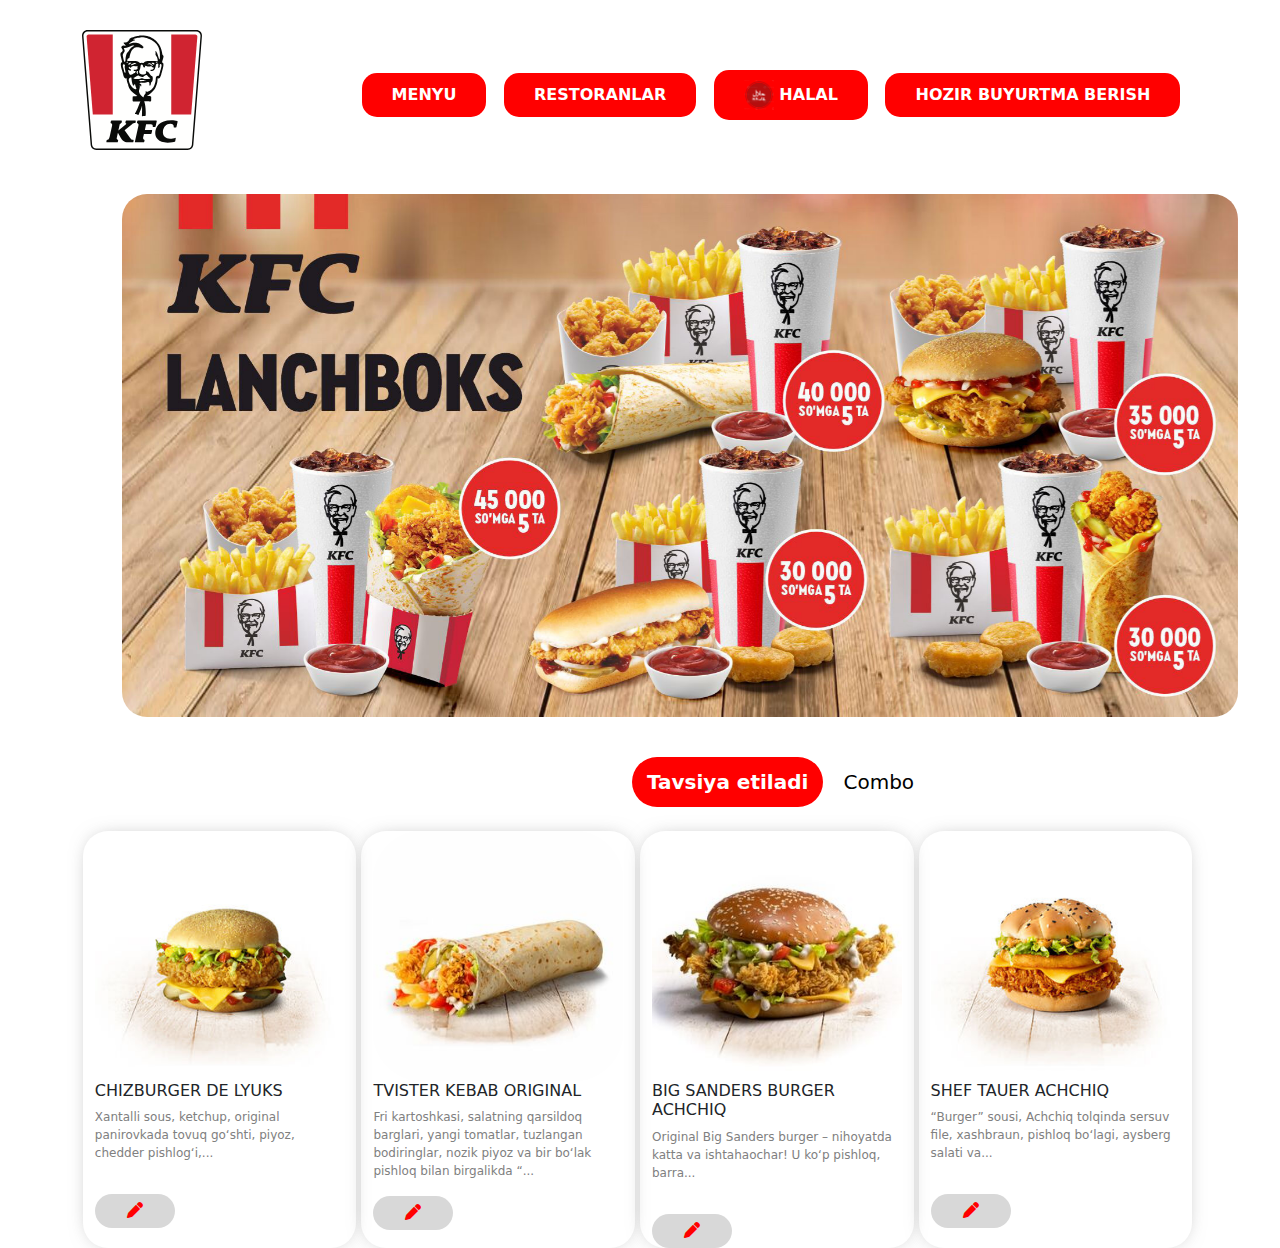
==== index.html @ b360ec00 "new dashboard finish" ====
<!DOCTYPE html>
<html lang="en">

<head>
    <meta charset="UTF-8">
    <meta name="viewport" content="width=device-width, initial-scale=1.0">

    <link rel="stylesheet" href="https://cdn.jsdelivr.net/npm/bootstrap@5.3.3/dist/css/bootstrap.min.css">

    <link rel="stylesheet" href="https://cdnjs.cloudflare.com/ajax/libs/font-awesome/6.7.2/css/all.min.css"
        integrity="sha512-Evv84Mr4kqVGRNSgIGL/F/aIDqQb7xQ2vcrdIwxfjThSH8CSR7PBEakCr51Ck+w+/U6swU2Im1vVX0SVk9ABhg=="
        crossorigin="anonymous" referrerpolicy="no-referrer" />

    <link rel="stylesheet" href="./css/style.css">

    <title>KFC UZ - Home</title>
</head>

<body>
    <header>
        <nav style="margin-top: 30px;">
            <div class="container">
                <div>
                    <img src="./img/logo.svg" alt="" width="120px">
                </div>
                <ul style="list-style: none;">
                    <li>MENYU</li>
                    <li>RESTORANLAR</li>
                    <li>
                        <img src="./img/halal-logo-icon-symbol-halal-islamic-food-certification-format-png.webp" alt=""
                            width="30px">
                        HALAL
                    </li>
                    <li>HOZIR BUYURTMA BERISH</li>
                </ul>
                <div class="cc1">
                    <i class="fa-solid fa-phone-volume fa-2x"></i>
                    <i class="fa-solid fa-user fa-2x"></i>

                    <select
                        style="background-color: rgb(82, 81, 81); color: white; border-radius: 15px; padding: 5px 10px;">
                        <option value="">UZB</option>
                        <option value="">RUS</option>
                        <option value="">ENG</option>
                    </select>
                </div>
            </div>
        </nav>
    </header>
    <section>
        <div class="container">
            <div id="carouselExampleControls" class="carousel slide" data-ride="carousel">
                <div class="carousel-inner" style="margin-top: 80px; margin-left: 40px; border-radius: 25px;">
                    <div class="carousel-item active">
                        <img class="d-block w-100" src="./img/photo1.jpg" alt="First slide">
                    </div>
                    <div class="carousel-item">
                        <img class="d-block w-100" src="./img/photo2.jpg" alt="Second slide">
                    </div>
                    <div class="carousel-item">
                        <img class="d-block w-100" src="./img/photo3.jpg" alt="Third slide">
                    </div>
                </div>
                <div style="margin-left: 550px; margin-top: 40px;">
                    <button style="border: none; padding: 10px 15px; border-radius: 25px; background-color: red; color: white; font-weight: bold; font-size: 20px;">
                        Tavsiya etiladi
                    </button>
                    <button style="border: none; padding: 10px 15px; border-radius: 25px; background-color: transparent; color: black;  font-size: 20px; font-weight: 400;">
                        Combo
                    </button>
                </div>
            </div>
        </div>
    </section>
    <section class="sec2">
        <div class="container"> 
            <br>
            <div class="row" style="justify-content: center;">
                <div class="col-3 text-start">
                    <img src="./img/burger.jpg" alt="" width="250">
                    <h6>CHIZBURGER DE LYUKS</h6>
                    <p>Xantalli sous, ketchup, original panirovkada tovuq go‘shti, piyoz, chedder pishlog‘i,...</p>
                    <!-- Button trigger modal -->
                    <button type="button" class="btn2 mt-3" data-bs-toggle="modal" data-bs-target="#staticBackdrop">
                        <i class="fa-solid fa-pen"></i>
                    </button>

                    <!-- Modal -->
                    <div class="modal fade" id="staticBackdrop" data-bs-backdrop="static" data-bs-keyboard="false"
                        tabindex="-1" aria-labelledby="staticBackdropLabel" aria-hidden="true">
                        <div class="modal-dialog">
                            <div class="modal-content">
                                <div class="modal-header">
                                    <h1 class="modal-title fs-5" id="staticBackdropLabel">Modal title</h1>
                                    <button type="button" class="btn-close" data-bs-dismiss="modal"
                                        aria-label="Close"></button>
                                </div>
                                <div class="modal-body">
                                    ...
                                </div>
                                <div class="modal-footer">
                                    <button type="button" class="btn btn-secondary"
                                        data-bs-dismiss="modal">Close</button>
                                    <button type="button" class="btn btn-primary">Understood</button>
                                </div>
                            </div>
                        </div>
                    </div>
                </div>
                <div class="col-3 text-start">
                    <img src="./img/lavash.jpg" alt="" width="250">
                    <h6>TVISTER KEBAB ORIGINAL</h6>
                    <p>Fri kartoshkasi, salatning qarsildoq barglari, yangi tomatlar, tuzlangan bodiringlar, nozik piyoz
                        va bir bo‘lak pishloq bilan birgalikda “...</p>

                    <!-- Button trigger modal -->
                    <button type="button" class="btn2" data-bs-toggle="modal" data-bs-target="#staticBackdrop">
                        <i class="fa-solid fa-pen"></i>
                    </button>

                    <!-- Modal -->
                    <div class="modal fade" id="staticBackdrop" data-bs-backdrop="static" data-bs-keyboard="false"
                        tabindex="-1" aria-labelledby="staticBackdropLabel" aria-hidden="true">
                        <div class="modal-dialog">
                            <div class="modal-content">
                                <div class="modal-header">
                                    <h1 class="modal-title fs-5" id="staticBackdropLabel">Modal title</h1>
                                    <button type="button" class="btn-close" data-bs-dismiss="modal"
                                        aria-label="Close"></button>
                                </div>
                                <div class="modal-body">
                                    ...
                                </div>
                                <div class="modal-footer">
                                    <button type="button" class="btn btn-secondary"
                                        data-bs-dismiss="modal">Close</button>
                                    <button type="button" class="btn btn-primary">Understood</button>
                                </div>
                            </div>
                        </div>
                    </div>
                </div>
                <div class="col-3 text-start">
                    <img src="./img/bigburger.jpg" alt="" width="250">
                    <h6>BIG SANDERS BURGER ACHCHIQ</h6>
                    <p>Original Big Sanders burger – nihoyatda katta va ishtahaochar! U ko‘p pishloq, barra...</p>
                    <!-- Button trigger modal -->
                    <button type="button" class="btn2 mt-3" data-bs-toggle="modal" data-bs-target="#staticBackdrop">
                        <i class="fa-solid fa-pen"></i>
                    </button>

                    <!-- Modal -->
                    <div class="modal fade" id="staticBackdrop" data-bs-backdrop="static" data-bs-keyboard="false"
                        tabindex="-1" aria-labelledby="staticBackdropLabel" aria-hidden="true">
                        <div class="modal-dialog">
                            <div class="modal-content">
                                <div class="modal-header">
                                    <h1 class="modal-title fs-5" id="staticBackdropLabel">Modal title</h1>
                                    <button type="button" class="btn-close" data-bs-dismiss="modal"
                                        aria-label="Close"></button>
                                </div>
                                <div class="modal-body">
                                    ...
                                </div>
                                <div class="modal-footer">
                                    <button type="button" class="btn btn-secondary"
                                        data-bs-dismiss="modal">Close</button>
                                    <button type="button" class="btn btn-primary">Understood</button>
                                </div>
                            </div>
                        </div>
                    </div>
                </div>
                <div class="col-3 text-start">
                    <img src="./img/acchiqburger.jpg" alt="" width="250">
                    <h6>SHEF TAUER ACHCHIQ</h6>
                    <p>“Burger” sousi, Achchiq tolqinda sersuv file, xashbraun, pishloq bo‘lagi, aysberg salati va...
                    </p>
                    <!-- Button trigger modal -->
                    <button type="button" class="btn2 mt-3" data-bs-toggle="modal" data-bs-target="#staticBackdrop">
                        <i class="fa-solid fa-pen"></i>
                    </button>

    <script src="https://cdn.jsdelivr.net/npm/bootstrap@5.0.2/dist/js/bootstrap.bundle.min.js" integrity="sha384-MrcW6ZMFYlzcLA8Nl+NtUVF0sA7MsXsP1UyJoMp4YLEuNSfAP+JcXn/tWtIaxVXM" crossorigin="anonymous"></script>
</body>

</html>
---- css/style.css ----
*{
    margin: 0;
    padding: 0;
    box-sizing: border-box;
}

ul{
    display: flex;
    justify-content: space-evenly;
    align-items: center;
    margin-left: 230px;
    margin-top: -80px;
    text-align: center;
}

.cc1{
    display: flex;
    justify-content: center;
    align-items: center;
    margin-left: 1330px;
    margin-top: -55px;
}

li{
    background-color: rgb(255, 0, 0);
    border-radius: 15px;
    padding: 10px 30px;
    color: white;
    font-weight: bold;
}

.sec2 .btn1{
    text-align: center;
}

.sec2 .btn1 button{
    border-radius: 50px;
    padding: 13px;
}

.sec2 .col-3{
    width: 24%;
    margin-right: 5px;
    border-radius: 25px;
    box-shadow: 0px 0px 20px -8px rgba(128,128,128,0.75);
}

.sec2 .col-3 img{
    border-radius: 50px;
}

.sec2 .col-3 p{
    color: grey;
    font-size: 12px;
}

.btn2{
    width: 80px;
    border-radius: 50px;
    padding: 5px;
    background-color: rgb(216, 216, 216);
    border: 0px solid grey;
    color: red;
}
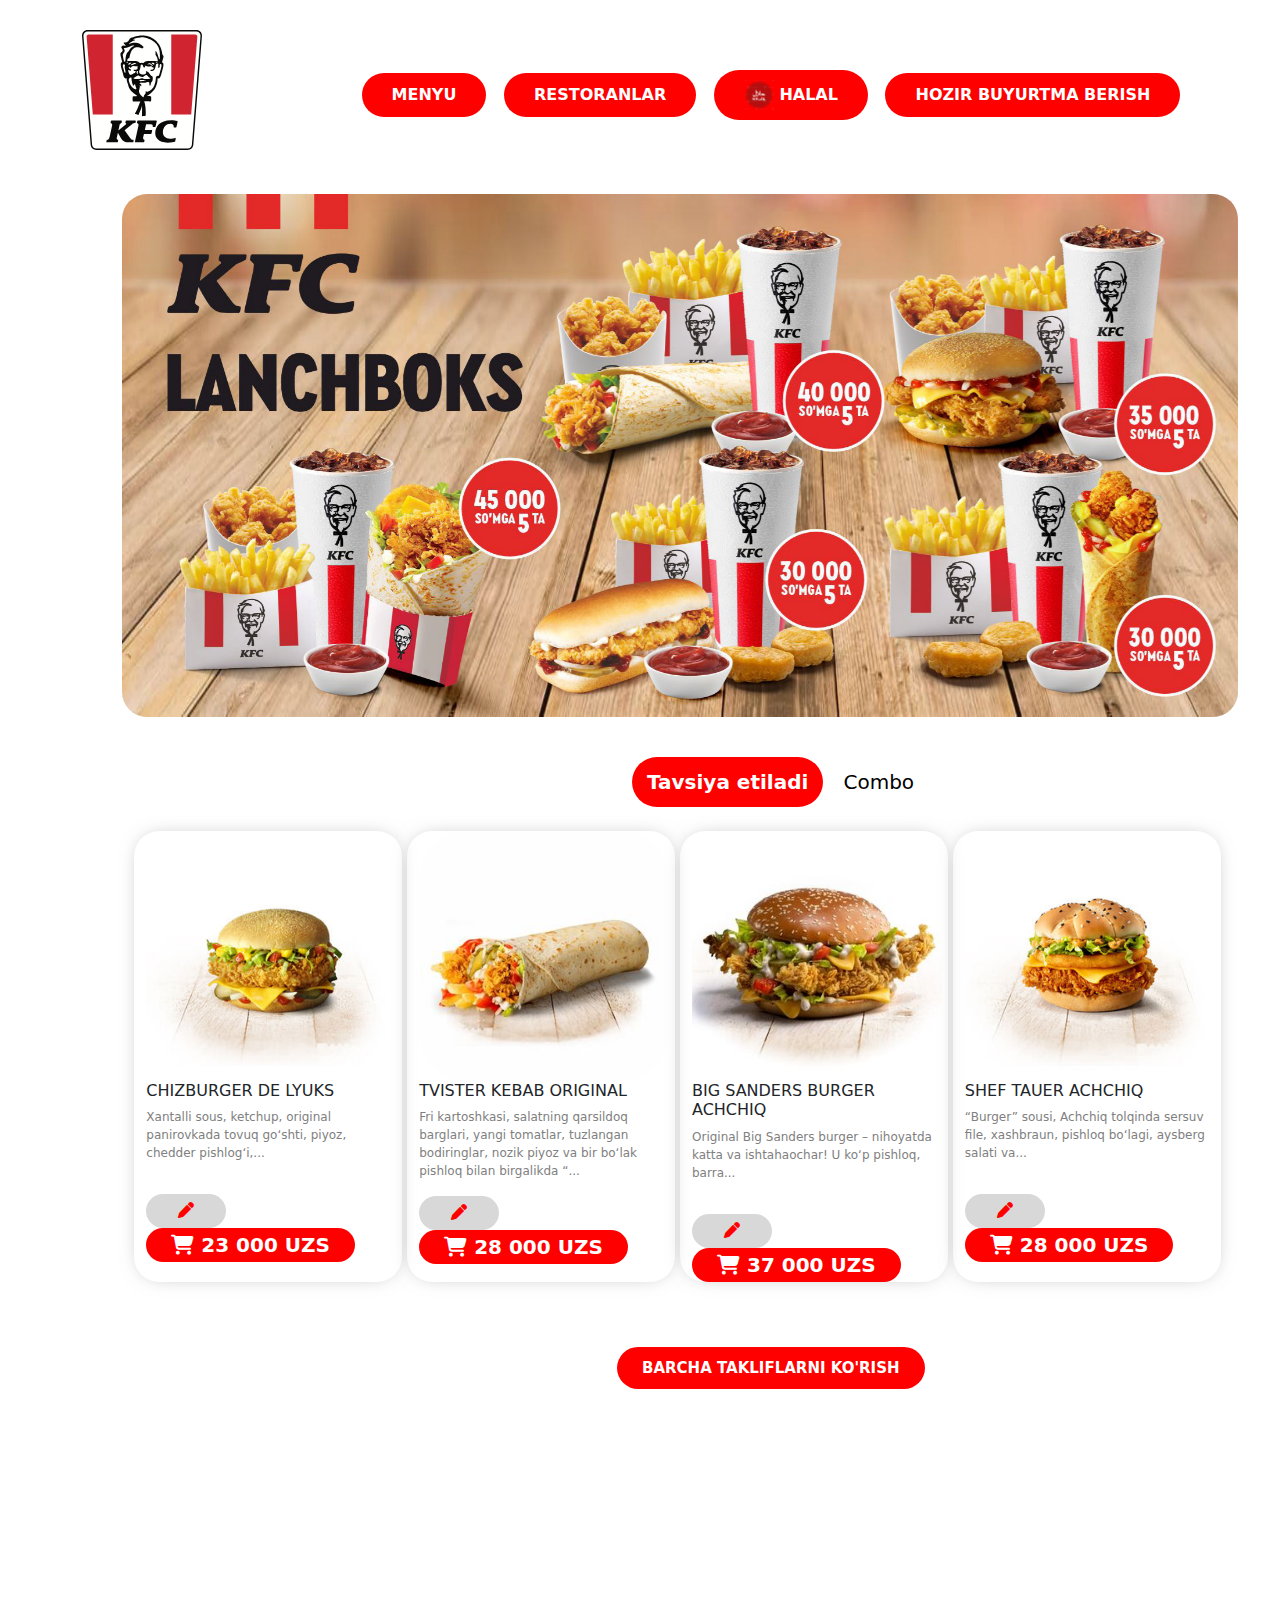
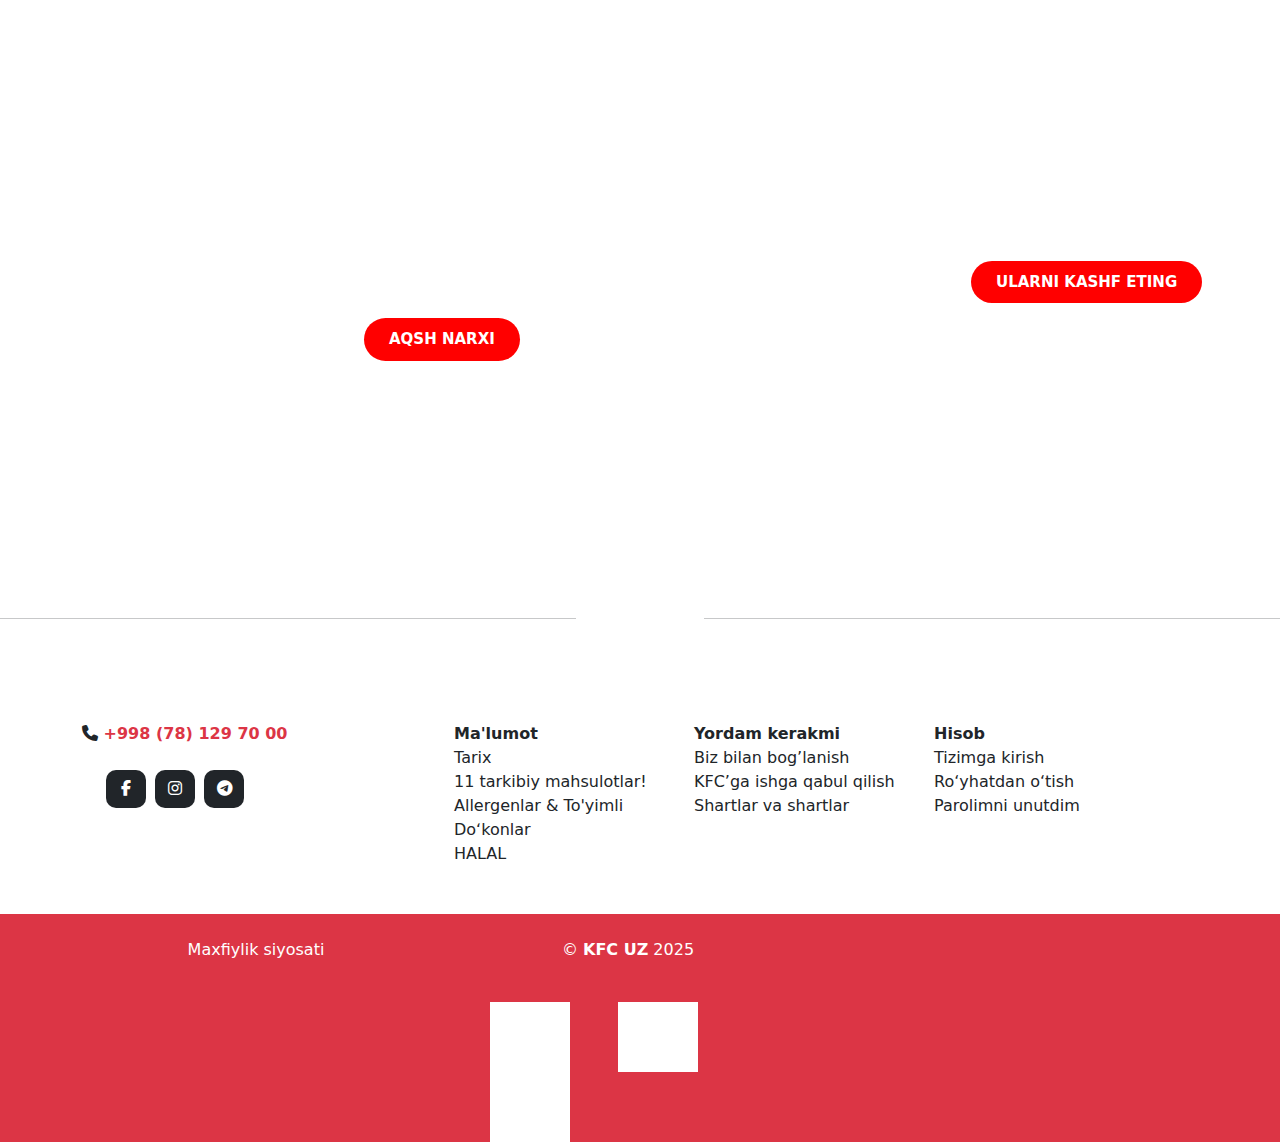
==== commit 760d27b6: "new dashboard finish" ====
--- a/index.html
+++ b/index.html
@@ -24,12 +24,12 @@
                     <img src="./img/logo.svg" alt="" width="120px">
                 </div>
                 <ul style="list-style: none;">
-                    <li>MENYU</li>
-                    <li>RESTORANLAR</li>
+                    <li><a href="menyu.html" style="text-decoration: none; color: white;">MENYU</a></li>
+                    <li>RESTORANLAR</li>                                                                                     
                     <li>
                         <img src="./img/halal-logo-icon-symbol-halal-islamic-food-certification-format-png.webp" alt=""
                             width="30px">
-                        HALAL
+                            <a href="halal.html" style="color: white; text-decoration: none;">HALAL</a>
                     </li>
                     <li>HOZIR BUYURTMA BERISH</li>
                 </ul>
@@ -62,10 +62,12 @@
                     </div>
                 </div>
                 <div style="margin-left: 550px; margin-top: 40px;">
-                    <button style="border: none; padding: 10px 15px; border-radius: 25px; background-color: red; color: white; font-weight: bold; font-size: 20px;">
+                    <button
+                        style="border: none; padding: 10px 15px; border-radius: 25px; background-color: red; color: white; font-weight: bold; font-size: 20px;">
                         Tavsiya etiladi
                     </button>
-                    <button style="border: none; padding: 10px 15px; border-radius: 25px; background-color: transparent; color: black;  font-size: 20px; font-weight: 400;">
+                    <button
+                        style="border: none; padding: 10px 15px; border-radius: 25px; background-color: transparent; color: black;  font-size: 20px; font-weight: 400;">
                         Combo
                     </button>
                 </div>
@@ -73,9 +75,9 @@
         </div>
     </section>
     <section class="sec2">
-        <div class="container"> 
+        <div class="container">
             <br>
-            <div class="row" style="justify-content: center;">
+            <div class="row" style="justify-content: center; margin-left: 40px;">
                 <div class="col-3 text-start">
                     <img src="./img/burger.jpg" alt="" width="250">
                     <h6>CHIZBURGER DE LYUKS</h6>
@@ -85,6 +87,11 @@
                         <i class="fa-solid fa-pen"></i>
                     </button>
 
+                    <button
+                        style="border: none; padding: 2px 25px; border-radius: 25px; background-color: red; color: white; font-weight: bold; font-size: 20px;">
+                        <i class="fa-solid fa-cart-shopping"></i>
+                        23 000 UZS
+                    </button>
                     <!-- Modal -->
                     <div class="modal fade" id="staticBackdrop" data-bs-backdrop="static" data-bs-keyboard="false"
                         tabindex="-1" aria-labelledby="staticBackdropLabel" aria-hidden="true">
@@ -118,6 +125,12 @@
                         <i class="fa-solid fa-pen"></i>
                     </button>
 
+                    <button
+                        style="border: none; padding: 2px 25px; border-radius: 25px; background-color: red; color: white; font-weight: bold; font-size: 20px;">
+                        <i class="fa-solid fa-cart-shopping"></i>
+                        28 000 UZS
+                    </button>
+
                     <!-- Modal -->
                     <div class="modal fade" id="staticBackdrop" data-bs-backdrop="static" data-bs-keyboard="false"
                         tabindex="-1" aria-labelledby="staticBackdropLabel" aria-hidden="true">
@@ -149,6 +162,12 @@
                         <i class="fa-solid fa-pen"></i>
                     </button>
 
+                    <button
+                        style="border: none; padding: 2px 25px; border-radius: 25px; background-color: red; color: white; font-weight: bold; font-size: 20px;">
+                        <i class="fa-solid fa-cart-shopping"></i>
+                        37 000 UZS
+                    </button>
+
                     <!-- Modal -->
                     <div class="modal fade" id="staticBackdrop" data-bs-backdrop="static" data-bs-keyboard="false"
                         tabindex="-1" aria-labelledby="staticBackdropLabel" aria-hidden="true">
@@ -180,8 +199,135 @@
                     <button type="button" class="btn2 mt-3" data-bs-toggle="modal" data-bs-target="#staticBackdrop">
                         <i class="fa-solid fa-pen"></i>
                     </button>
-
-    <script src="https://cdn.jsdelivr.net/npm/bootstrap@5.0.2/dist/js/bootstrap.bundle.min.js" integrity="sha384-MrcW6ZMFYlzcLA8Nl+NtUVF0sA7MsXsP1UyJoMp4YLEuNSfAP+JcXn/tWtIaxVXM" crossorigin="anonymous"></script>
+                    <button
+                        style="border: none; padding: 2px 25px; border-radius: 25px; background-color: red; color: white; font-weight: bold; font-size: 20px;">
+                        <i class="fa-solid fa-cart-shopping"></i>
+                        28 000 UZS
+                    </button>
+                </div>
+            </div>
+            <button
+                style="border: none; padding: 10px 25px; border-radius: 25px; background-color: red; color: white; font-weight: bold; font-size: 15px; margin-left: 535px; margin-top: 65px; margin-bottom: 65px;">
+                BARCHA TAKLIFLARNI KO'RISH
+            </button>
+                <div>
+                    <div class="wor">
+                        <div class="vak1">
+                            <div class="vakt" style="margin-left: 50px; margin-right: 50px;">
+                                <h3 style="width: 490px;">Bizga o'zingizning fikringizni bildiring</h3>
+                                <p>Biz bilan tajribangizni baholang va bizga yaxshiroq bo'lishga yordam bering.</p>
+                                <button
+                                    style="border: none; padding: 10px 25px; border-radius: 25px; background-color: red; color: white; font-weight: bold; font-size: 15px;  margin-top: 35px; margin-bottom: 65px; margin-left: 180px;">
+                                    AQSH NARXI
+                                </button>
+                            </div>
+                        </div>
+                        <div class="vak2">
+                            <div class="vakt" style="padding-left: 110px;">
+                                <h3 style="width: 490px;">11 tarkibiy mahsulotlar</h3>
+                                <p>Oziq-ovqatimizni o'zgacha qiladigan narsa.</p>
+                                <button
+                                    style="border: none; padding: 10px 25px; border-radius: 25px; background-color: red; color: white; font-weight: bold; font-size: 15px;  margin-top: 35px; margin-bottom: 65px; margin-left:35px;">
+                                    ULARNI KASHF ETING
+                                </button>
+                            </div>
+                        </div>
+                    </div>
+                </div>
+        </div>
+    </section>
+    <br><br>
+    <footer>
+        <hr class="float-start d-inline " style="width: 45%;"><img class=" d-inline ms-5" src="./img/4279.svg" alt=""
+            width="100" style="margin: -50px; text-align: center;">
+        <hr class="d-inline float-end " style="width: 45%;">
+        <div class="container">
+            <br><br>
+            <div class="row w-100 mt-5">
+                <div class="col-4">
+                    <div>
+                        <div><i class="fa-solid fa-phone d-inline"></i><span class=" text-danger fw-bold">
+                                +998
+                                (78)
+                                129 70 00</span></div>
+                        <br>
+                        <div class="btn bg-dark text-white ms-4" style="width: 40px; border-radius: 10px;"><i
+                                class="fa-brands fa-facebook-f"></i></div>
+                        <div class="btn bg-dark text-white ms-1" style="width: 40px; border-radius: 10px;"><i
+                                class="fa-brands fa-instagram"></i></div>
+                        <div class="btn bg-dark text-white ms-1" style="width: 40px; border-radius: 10px;"><i
+                                class="fa-brands fa-telegram"></i></div>
+                    </div>
+                </div>
+                <div class="col-8">
+                    <div class="row fw-bold">
+                        <div class="col">Ma'lumot</div>
+                        <div class="col">Yordam kerakmi</div>
+                        <div class="col">Hisob</div>
+                    </div>
+                    <div class="row">
+                        <div class="col">Tarix</div>
+                        <div class="col">Biz bilan bog’lanish</div>
+                        <div class="col">Tizimga kirish</div>
+                    </div>
+                    <div class="row">
+                        <div class="col">11 tarkibiy mahsulotlar!</div>
+                        <div class="col">KFC’ga ishga qabul qilish</div>
+                        <div class="col">Ro‘yhatdan o‘tish</div>
+                    </div>
+                    <div class="row">
+                        <div class="col">Allergenlar & To'yimli</div>
+                        <div class="col">Shartlar va shartlar</div>
+                        <div class="col">Parolimni unutdim</div>
+                    </div>
+                    <div class="row">
+                        <div class="col">Doʻkonlar</div>
+                        <div class="col"></div>
+                        <div class="col"></div>
+                    </div>
+                    <div class="row">
+                        <div class="col">HALAL</div>
+                        <div class="col"></div>
+                        <div class="col"></div>
+                    </div>
+                </div>
+            </div>
+        </div>
+        <br><br>
+        <div class="tagi bg-danger text-white text-center">
+            <div class="container">
+                <br>
+                <div class="row">
+                    <div class="col">
+                        <p>Maxfiylik siyosati</p>
+                    </div>
+                    <div class="col">
+                        <p>© <span class="fw-bold">KFC UZ</span> 2025</p>
+                    </div>
+                    <div class="col"><img src="./img/powered-by-fimble.svg" alt=""></div>
+                </div>
+                <br>
+                <div class="row">
+                    <div class="col"></div>
+                    <div class="col">
+                        <div class="row">
+                            <div class="col-4 bg-white ms-5 " style="width: 80px; height: 70px;">s</div>
+                            <div class="col-4 bg-white ms-5 " style="width: 80px; height: 70px;">s</div>
+                            <div class="col-4 bg-white ms-5 " style="width: 80px; height: 70px;">s</div>
+                        </div>
+                    </div>
+                    <div class="col"></div>
+                </div>
+            </div>
+        </div>
+    </footer>
+
+
+
+
+    <scrip src="https://cdn.jsdelivr.net/npm/bootstrap@5.0.2/dist/js/bootstrap.bundle.min.js"
+        integrity="sha384-MrcW6ZMFYlzcLA8Nl+NtUVF0sA7MsXsP1UyJoMp4YLEuNSfAP+JcXn/tWtIaxVXM" crossorigin="anonymous">
+        </script>
 </body>
 
 </html>--- a/css/style.css
+++ b/css/style.css
@@ -3,6 +3,7 @@
     padding: 0;
     box-sizing: border-box;
 }
+
 
 ul{
     display: flex;
@@ -23,7 +24,7 @@
 
 li{
     background-color: rgb(255, 0, 0);
-    border-radius: 15px;
+    border-radius: 45px;
     padding: 10px 30px;
     color: white;
     font-weight: bold;
@@ -61,4 +62,42 @@
     background-color: rgb(216, 216, 216);
     border: 0px solid grey;
     color: red;
+}
+
+.row{
+    width: 100%;
+}
+
+.vak1{
+    background-image: url('../img/4274.jpeg');
+    background-repeat: no-repeat;
+    background-size: cover;
+    height: 700px;
+    width: 700px;
+    border-radius: 30px;
+    margin: 0px 52px;
+    color: white;
+}
+
+.vak2{
+    background-image: url('../img/4308.jpeg');
+    background-repeat: no-repeat;
+    background-size: cover;
+    height: 700px;
+    width: 700px;
+    border-radius: 30px;
+    color: white;
+}
+
+.vak3{
+    background-image: url('../img/logo.svg');
+}
+
+.vakt{
+    margin-top: 290px;
+    margin-left: 50px;
+}
+
+.wor{
+    display: flex;
 }